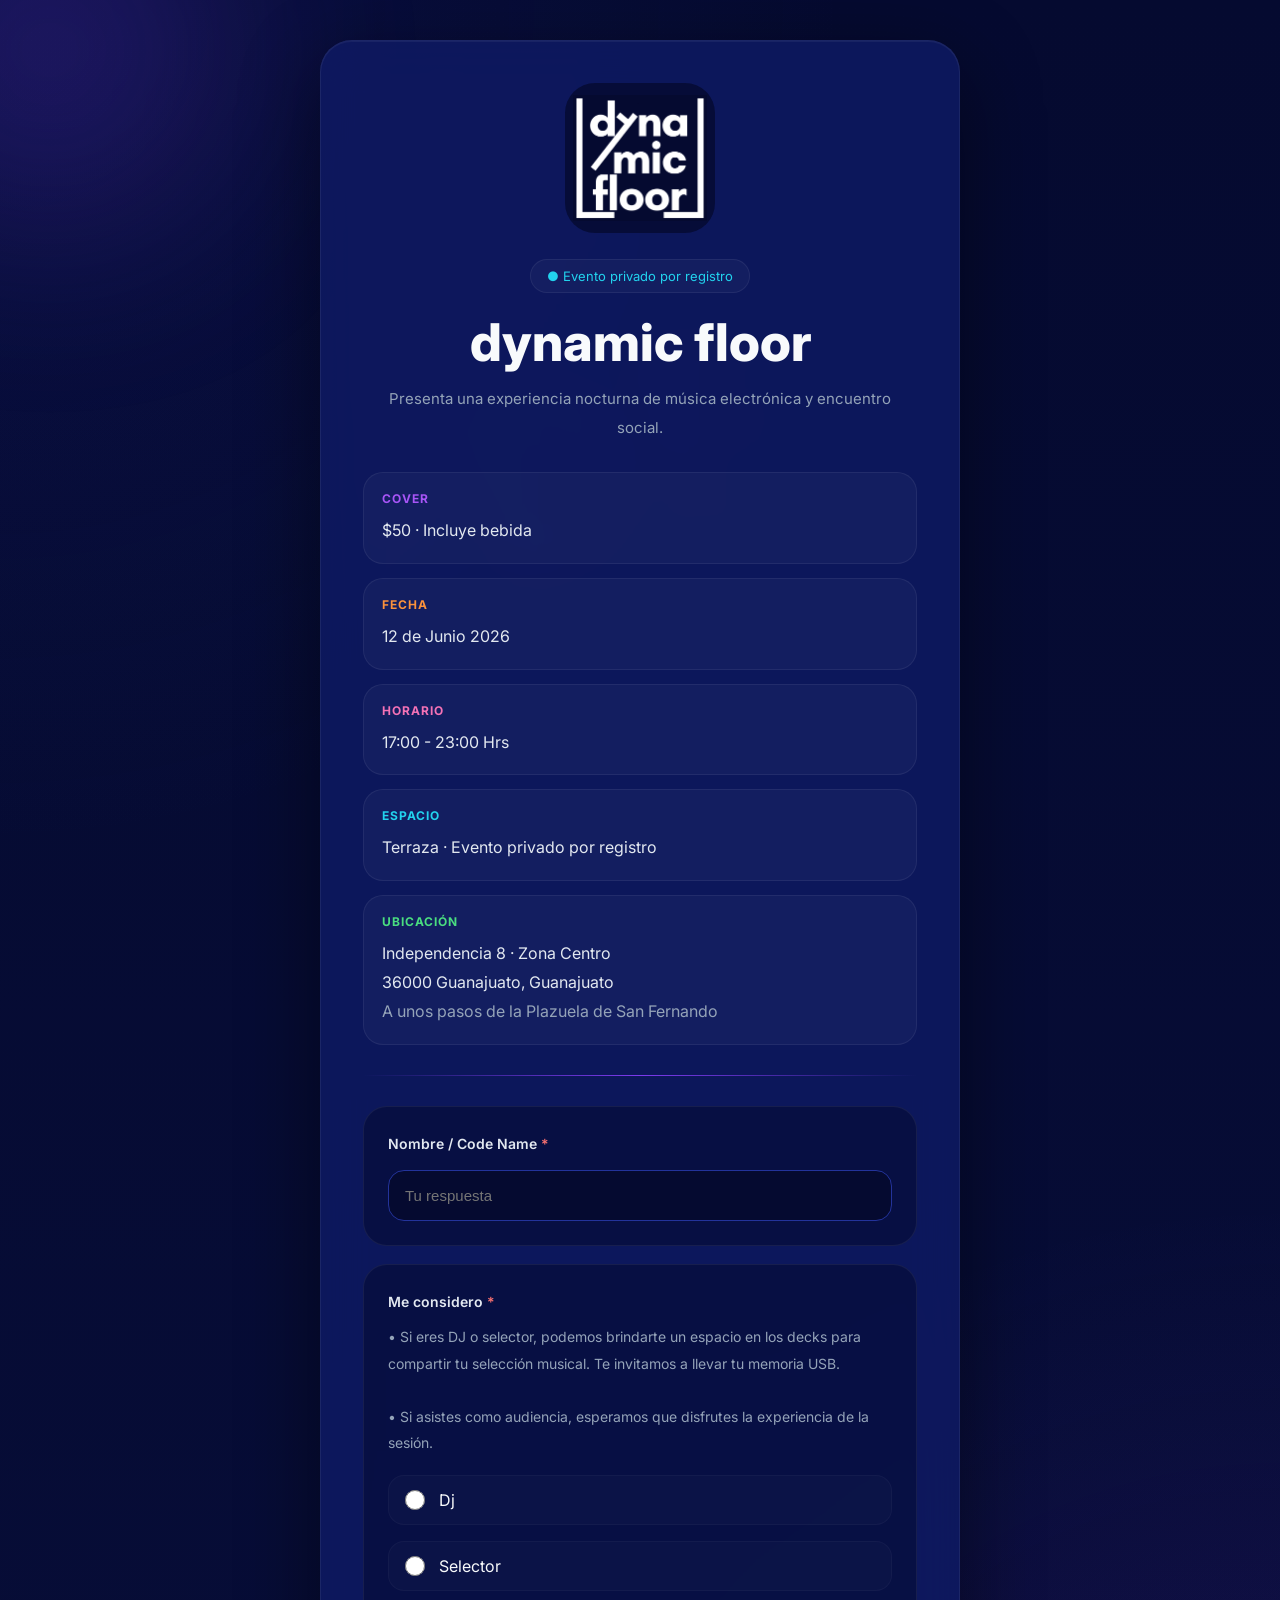
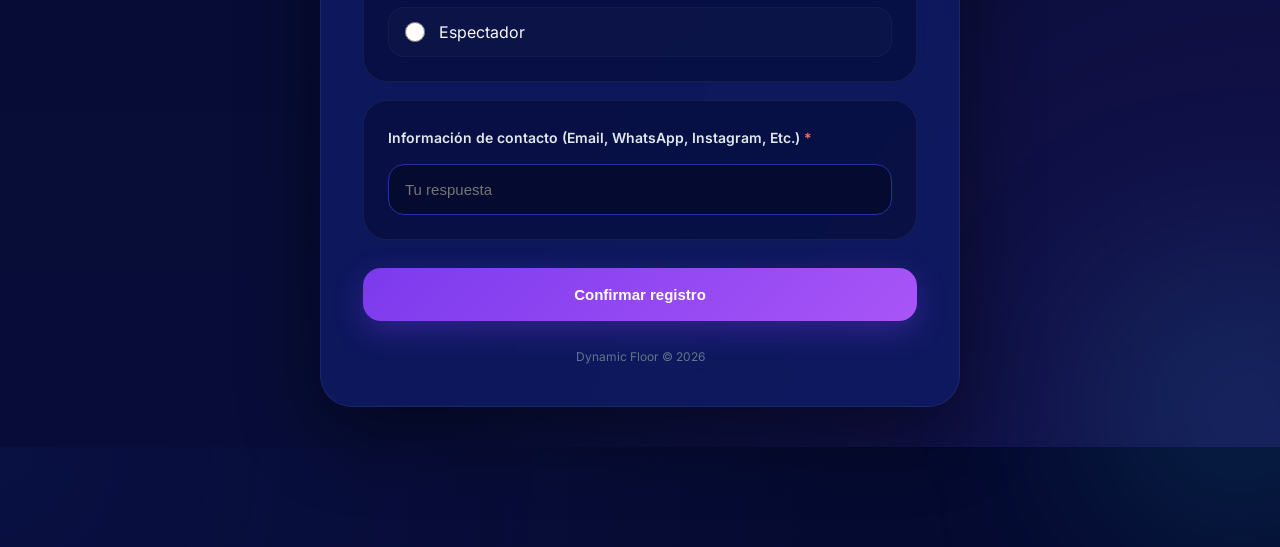
==== index.html @ f5d96527 "Add files via upload" ====
<!DOCTYPE html>
<html lang="es">
<head>
<meta charset="UTF-8" />
<meta name="viewport" content="width=device-width, initial-scale=1.0"/>

<title>Dynamic Floor — Registro</title>

<link href="https://fonts.googleapis.com/css2?family=Inter:wght@300;400;500;600;700;800&display=swap" rel="stylesheet">

<link rel="stylesheet" href="style.css">
</head>

<body>

<div class="bg-logo">
    <span>DF</span>
</div>

<div class="light one"></div>
<div class="light two"></div>

<div class="container">

    <div class="panel">

        <!-- REGISTRO -->

        <div id="registerScreen">

            <!-- LOGO -->

            <div class="logo-wrap">

                <div class="logo-box">

                    <img src="logo.png" alt="Logo">

                </div>

            </div>

            <!-- HEADER -->

            <div class="header">

                <div class="badge">
                    ● Evento privado por registro
                </div>

                <h1>dynamic floor</h1>

                <p>
                    Presenta una experiencia nocturna de música electrónica y encuentro social.
                </p>

            </div>

            <!-- INFO -->

            <div class="info-grid">

                <div class="info-card">

                    <div class="info-title purple">
                        Cover
                    </div>

                    <div class="info-content">
                        $50 · Incluye bebida
                    </div>

                </div>

                 <div class="info-card">

                    <div class="info-title orange">
                        Fecha
                    </div>

                    <div class="info-content">
                        12 de Junio 2026
                    </div>

                </div>

                <div class="info-card">

                    <div class="info-title pink">
                        Horario
                    </div>

                    <div class="info-content">
                       17:00 - 23:00 Hrs
                    </div>

                </div>

                <div class="info-card">

                    <div class="info-title cyan">
                        Espacio
                    </div>

                    <div class="info-content">
                        Terraza · Evento privado por registro
                    </div>

                </div>

                <div class="info-card">

                    <div class="info-title green">
                        Ubicación
                    </div>

                    <div class="info-content">
                        Independencia 8 · Zona Centro<br>
                        36000 Guanajuato, Guanajuato<br>

                        <span style="color:#94A3B8;">
                            A unos pasos de la Plazuela de San Fernando
                        </span>
                    </div>

                </div>

            </div>

            <div class="glow-line"></div>

            <!-- FORM -->

            <form id="customForm">

                <!-- NAME -->

                <div class="form-card">

                    <label class="label">
                        Nombre / Code Name
                        <span class="required">*</span>
                    </label>

                    <input
                        type="text"
                        id="name"
                        placeholder="Tu respuesta"
                        required
                    >

                </div>

                <!-- ROLE -->

                <div class="form-card">

                    <label class="label">

                        Me considero
                        <span class="required">*</span>

                        <div class="description">

                            • Si eres DJ o selector, podemos brindarte un espacio en los decks para compartir tu selección musical. Te invitamos a llevar tu memoria USB.
                            <br><br>

                            • Si asistes como audiencia, esperamos que disfrutes la experiencia de la sesión.

                        </div>

                    </label>

                    <div class="radio-group">

                        <label class="radio-item">
                            <input type="radio" name="role" value="Dj" required>
                            Dj
                        </label>

                        <label class="radio-item">
                            <input type="radio" name="role" value="Selector">
                            Selector
                        </label>

                        <label class="radio-item">
                            <input type="radio" name="role" value="Espectador">
                            Espectador
                        </label>

                    </div>

                </div>

                <!-- CONTACT -->

                <div class="form-card">

                    <label class="label">
                        Información de contacto
                        (Email, WhatsApp, Instagram, Etc.)
                        <span class="required">*</span>
                    </label>

                    <input
                        type="text"
                        id="contact"
                        placeholder="Tu respuesta"
                        required
                    >

                </div>

                <!-- BUTTON -->

                <button type="submit" class="submit-btn">
                    Confirmar registro
                </button>

            </form>

            <div class="footer">
                Dynamic Floor © 2026
            </div>

        </div>

        <!-- SUCCESS -->

        <div class="success-screen" id="successScreen">

            <div class="success-icon">
                ✓
            </div>

            <h2>
                Registro recibido
            </h2>

            <p>
                Hemos recibido tu registro correctamente.
                <br><br>
                Gracias por formar parte de la experiencia Dynamic Floor.
                Muy pronto compartiremos más información contigo.
            </p>

            <button
                class="back-btn"
                onclick="location.reload()"
            >
                Volver
            </button>

        </div>

    </div>

</div>

<script src="scripts.js"></script>

</body>
</html>
---- style.css ----
:root{
    --bg:#050a30;
    --bg-soft:#0b1248;
    --card:#0f1b63d9;
    --line:#23339b;
    --primary:#7C3AED;
    --primary-soft:#A855F7;
    --cyan:#22D3EE;
    --green:#4ADE80;
    --text:#F8FAFC;
    --muted:#94A3B8;
}

*{
    margin:0;
    padding:0;
    box-sizing:border-box;
}

body{
    font-family:'Inter',sans-serif;
    background:
        radial-gradient(circle at top left,#2438b822 0%,transparent 35%),
        radial-gradient(circle at bottom right,#7C3AED22 0%,transparent 35%),
        linear-gradient(180deg,#050a30 0%,#070d38 100%);
    min-height:100vh;
    overflow-x:hidden;
    color:var(--text);
    position:relative;
}

/* BACKGROUND */

.bg-logo{
    position:fixed;
    inset:0;
    display:flex;
    align-items:center;
    justify-content:center;
    pointer-events:none;
    z-index:0;
}

.bg-logo span{
    font-size:18vw;
    font-weight:800;
    letter-spacing:16px;
    color:#ffffff04;
    transform:rotate(-18deg);
    user-select:none;
}

/* LIGHTS */

.light{
    position:absolute;
    border-radius:50%;
    filter:blur(100px);
}

.light.one{
    width:340px;
    height:340px;
    background:#7C3AED33;
    top:-120px;
    left:-120px;
}

.light.two{
    width:280px;
    height:280px;
    background:#22D3EE22;
    bottom:-100px;
    right:-100px;
}

/* MAIN */

.container{
    position:relative;
    z-index:2;
    width:100%;
    min-height:100vh;
    display:flex;
    align-items:center;
    justify-content:center;
    padding:40px 20px;
}

.panel{
    width:100%;
    max-width:640px;
    background:var(--card);
    border:1px solid #ffffff10;
    border-radius:32px;
    padding:42px;
    backdrop-filter:blur(24px);
    box-shadow:
        0 25px 80px rgba(0,0,0,.45),
        inset 0 1px 0 rgba(255,255,255,.05);
}

/* LOGO */

.logo-wrap{
    display:flex;
    justify-content:center;
    margin-bottom:26px;
}

.logo-box{
    width:150px;
    height:150px;
    border-radius:30px;
    /*border:1px dashed #ffffff30;*/
    background:#050a30cc;
    display:flex;
    align-items:center;
    justify-content:center;
    overflow:hidden;
    position:relative;
}

.logo-box img{
    width:100%;
    height:100%;
    object-fit:contain;
    padding:8px;
}

.logo-placeholder{
    color:#94A3B8;
    text-align:center;
    font-size:13px;
    line-height:1.7;
    padding:20px;
}

/* HEADER */

.badge{
    display:inline-flex;
    align-items:center;
    gap:8px;
    padding:8px 16px;
    border-radius:999px;
    background:#ffffff08;
    border:1px solid #ffffff10;
    color:var(--cyan);
    font-size:13px;
    margin-bottom:24px;
}

.header{
    text-align:center;
}

.header h1{
    font-size:52px;
    line-height:1;
    margin-bottom:16px;
    font-weight:800;
}

.header p{
    color:var(--muted);
    line-height:1.9;
    max-width:520px;
    margin:auto;
    font-size:15px;
}

/* INFO CARDS */

.info-grid{
    display:grid;
    gap:14px;
    margin-top:30px;
    margin-bottom:30px;
}

.info-card{
    background:#ffffff08;
    border:1px solid #ffffff10;
    border-radius:20px;
    padding:18px;
    transition:.25s ease;
}

.info-card:hover{
    transform:translateY(-2px);
    border-color:#ffffff20;
}

.info-title{
    font-size:12px;
    text-transform:uppercase;
    letter-spacing:1px;
    margin-bottom:10px;
    font-weight:700;
}

.purple{
    color:var(--primary-soft);
}

.cyan{
    color:var(--cyan);
}

.green{
    color:var(--green);
}

.orange{
    color:#FB923C;
}

.pink{
    color:#F472B6;
}

.info-content{
    line-height:1.8;
    color:#E2E8F0;
}

/* DIVIDER */

.glow-line{
    height:1px;
    width:100%;
    background:linear-gradient(
        90deg,
        transparent,
        #7C3AED,
        transparent
    );
    margin:30px 0;
}

/* FORM */

.form-card{
    background:#050a3088;
    border:1px solid #ffffff10;
    border-radius:24px;
    padding:24px;
    margin-bottom:18px;
}

.label{
    display:block;
    margin-bottom:14px;
    font-size:14px;
    font-weight:600;
    color:#E2E8F0;
    line-height:1.8;
}

.required{
    color:#f87171;
}

.description{
    margin-top:10px;
    color:#94A3B8;
    font-weight:400;
    line-height:1.9;
    font-size:14px;
}

input[type="text"]{
    width:100%;
    background:#050a30;
    border:1px solid var(--line);
    border-radius:16px;
    padding:16px;
    color:white;
    outline:none;
    transition:.25s ease;
    font-size:15px;
}

input[type="text"]:focus{
    border-color:var(--primary-soft);
    box-shadow:0 0 0 4px #7C3AED22;
}

/* RADIO */

.radio-group{
    display:flex;
    flex-direction:column;
    gap:16px;
    margin-top:18px;
}

.radio-item{
    display:flex;
    align-items:center;
    gap:14px;
    padding:14px 16px;
    border-radius:16px;
    background:#ffffff05;
    border:1px solid #ffffff08;
    cursor:pointer;
    transition:.25s ease;
}

.radio-item:hover{
    background:#ffffff08;
    transform:translateX(2px);
}

.radio-item input{
    width:20px;
    height:20px;
    accent-color:#7C3AED;
}

/* BUTTON */

.submit-btn,
.back-btn{
    width:100%;
    border:none;
    border-radius:18px;
    padding:18px;
    font-size:15px;
    font-weight:700;
    cursor:pointer;
    transition:.3s ease;
    background:linear-gradient(
        135deg,
        var(--primary),
        var(--primary-soft)
    );
    color:white;
    margin-top:10px;
    box-shadow:0 10px 30px #7C3AED55;
}

.submit-btn:hover,
.back-btn:hover{
    transform:translateY(-2px);
    box-shadow:0 16px 40px #7C3AED66;
}

/* FOOTER */

.footer{
    margin-top:28px;
    text-align:center;
    font-size:12px;
    color:#64748B;
}

/* SUCCESS SCREEN */

.success-screen{
    display:none;
    text-align:center;
}

.success-icon{
    width:110px;
    height:110px;
    margin:0 auto 26px;
    border-radius:999px;
    display:flex;
    align-items:center;
    justify-content:center;
    background:
        linear-gradient(
            135deg,
            #7C3AED,
            #22D3EE
        );
    font-size:44px;
    font-weight:800;
    box-shadow:0 20px 60px #7C3AED55;
}

.success-screen h2{
    font-size:42px;
    margin-bottom:18px;
    font-weight:800;
}

.success-screen p{
    color:#CBD5E1;
    line-height:1.9;
    font-size:15px;
    max-width:480px;
    margin:auto;
}

/* MOBILE */

@media(max-width:640px){

    .panel{
        padding:28px;
    }

    .header h1{
        font-size:38px;
    }

    .success-screen h2{
        font-size:32px;
    }

    .bg-logo span{
        font-size:34vw;
    }

    .logo-box{
        width:150px;
        height:150px;
    }

}
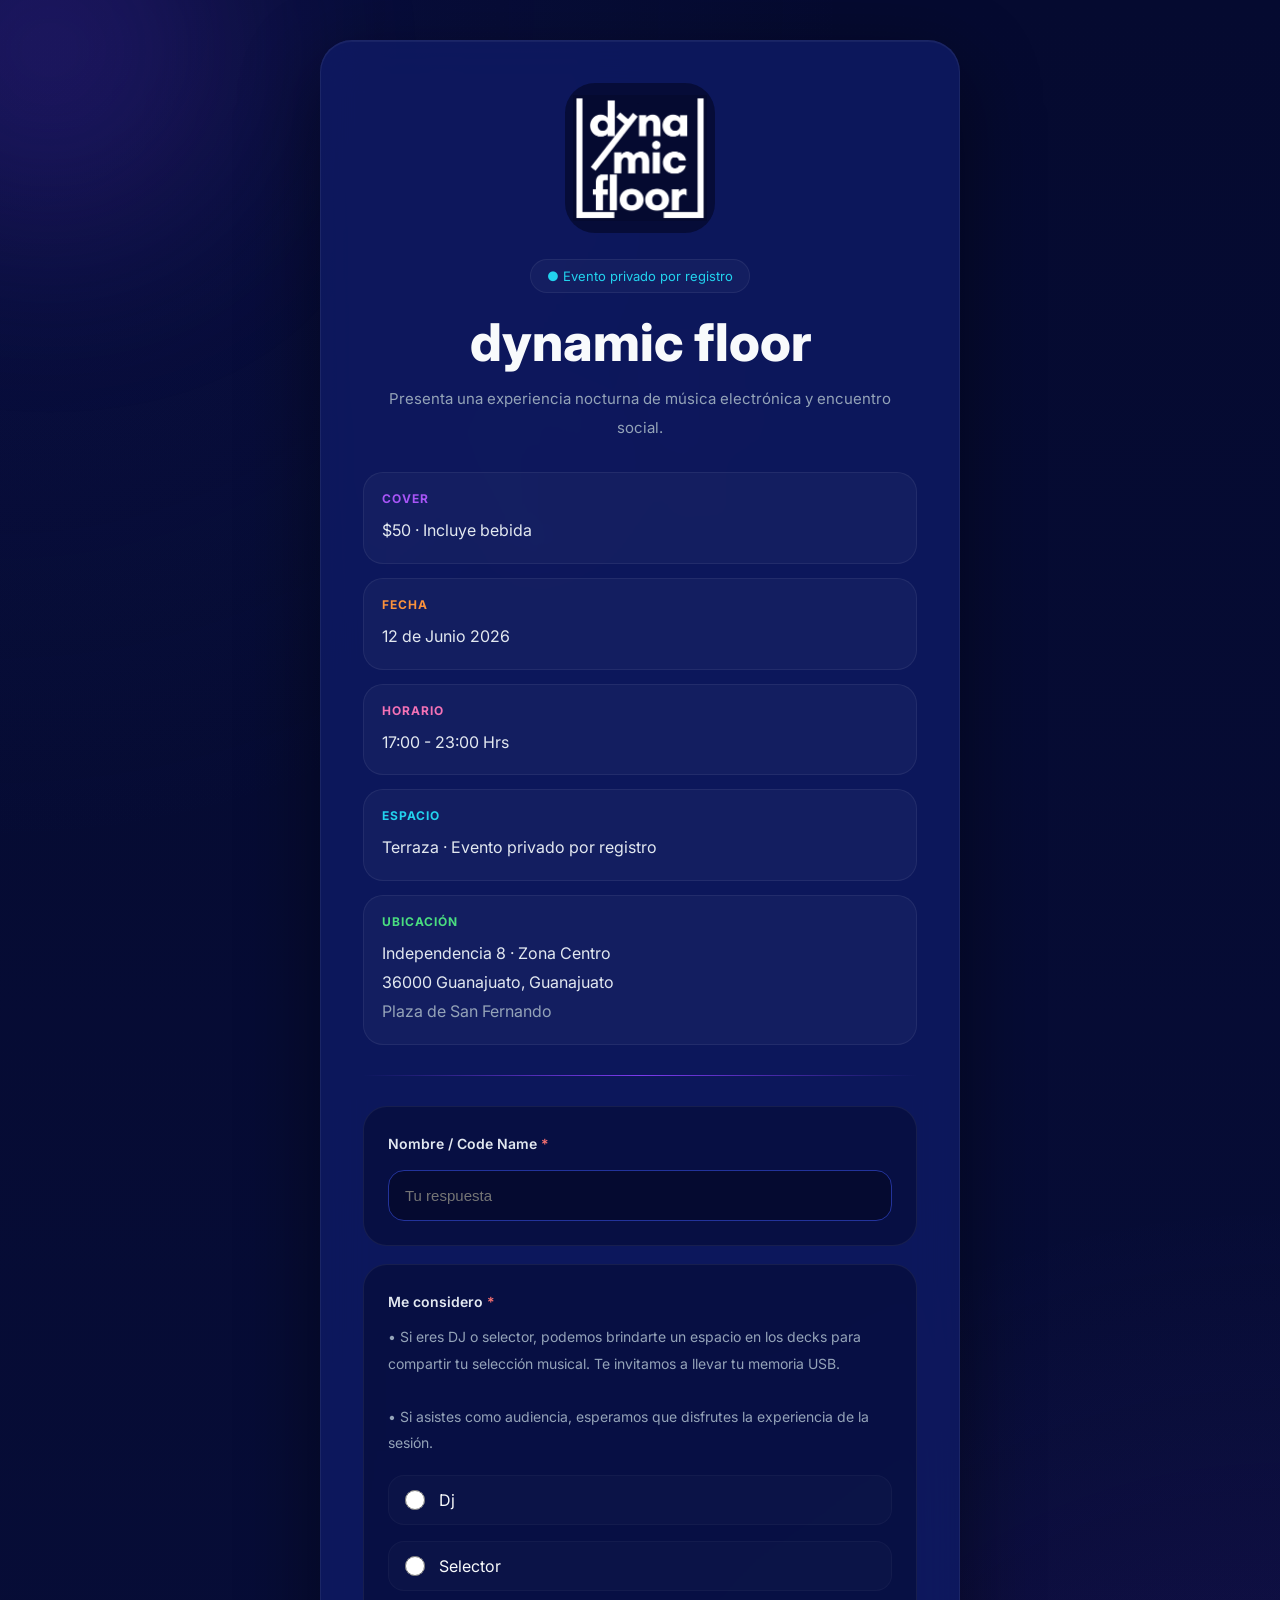
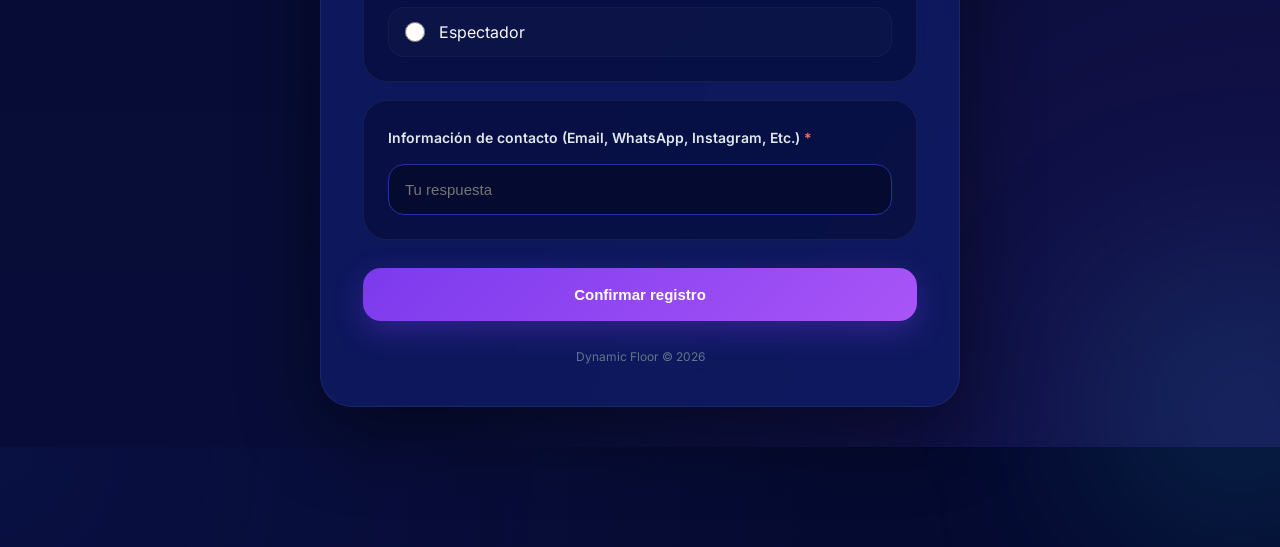
==== commit 6a3c2ecf: "Add files via upload" ====
--- a/index.html
+++ b/index.html
@@ -119,7 +119,7 @@
                         36000 Guanajuato, Guanajuato<br>
 
                         <span style="color:#94A3B8;">
-                            A unos pasos de la Plazuela de San Fernando
+                            Plaza de San Fernando
                         </span>
                     </div>
 
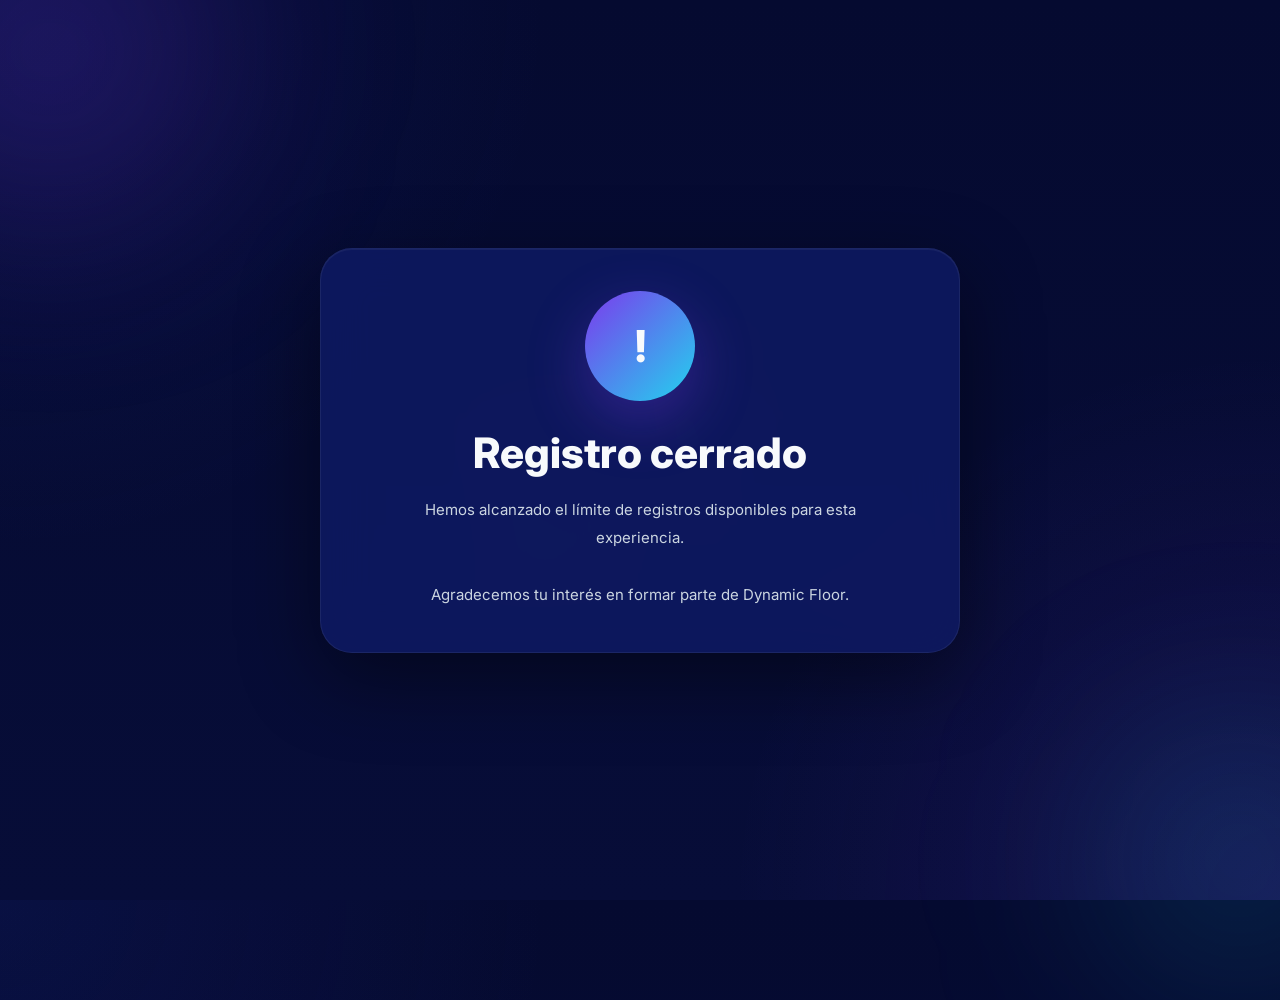
==== commit b9335ec2: "Add files via upload" ====
--- a/index.html
+++ b/index.html
@@ -24,7 +24,7 @@
 
     <div class="panel">
 
-        <!-- REGISTRO -->
+        <!-- REGISTER SCREEN -->
 
         <div id="registerScreen">
 
@@ -72,7 +72,7 @@
 
                 </div>
 
-                 <div class="info-card">
+                <div class="info-card">
 
                     <div class="info-title orange">
                         Fecha
@@ -91,7 +91,7 @@
                     </div>
 
                     <div class="info-content">
-                       17:00 - 23:00 Hrs
+                        17:00 - 23:00 Hrs
                     </div>
 
                 </div>
@@ -225,9 +225,13 @@
 
         </div>
 
-        <!-- SUCCESS -->
-
-        <div class="success-screen" id="successScreen">
+        <!-- SUCCESS SCREEN -->
+
+        <div
+            class="success-screen"
+            id="successScreen"
+            style="display:none;"
+        >
 
             <div class="success-icon">
                 ✓
@@ -253,6 +257,31 @@
 
         </div>
 
+        <!-- LIMIT SCREEN -->
+
+        <div
+            class="success-screen"
+            id="limitScreen"
+            style="display:none;"
+        >
+
+            <div class="success-icon">
+                !
+            </div>
+
+            <h2>
+                Registro cerrado
+            </h2>
+
+            <p>
+                Hemos alcanzado el límite de registros disponibles para esta experiencia.
+                <br><br>
+                Agradecemos tu interés en formar parte de Dynamic Floor.
+            </p>
+
+            
+        </div>
+
     </div>
 
 </div>
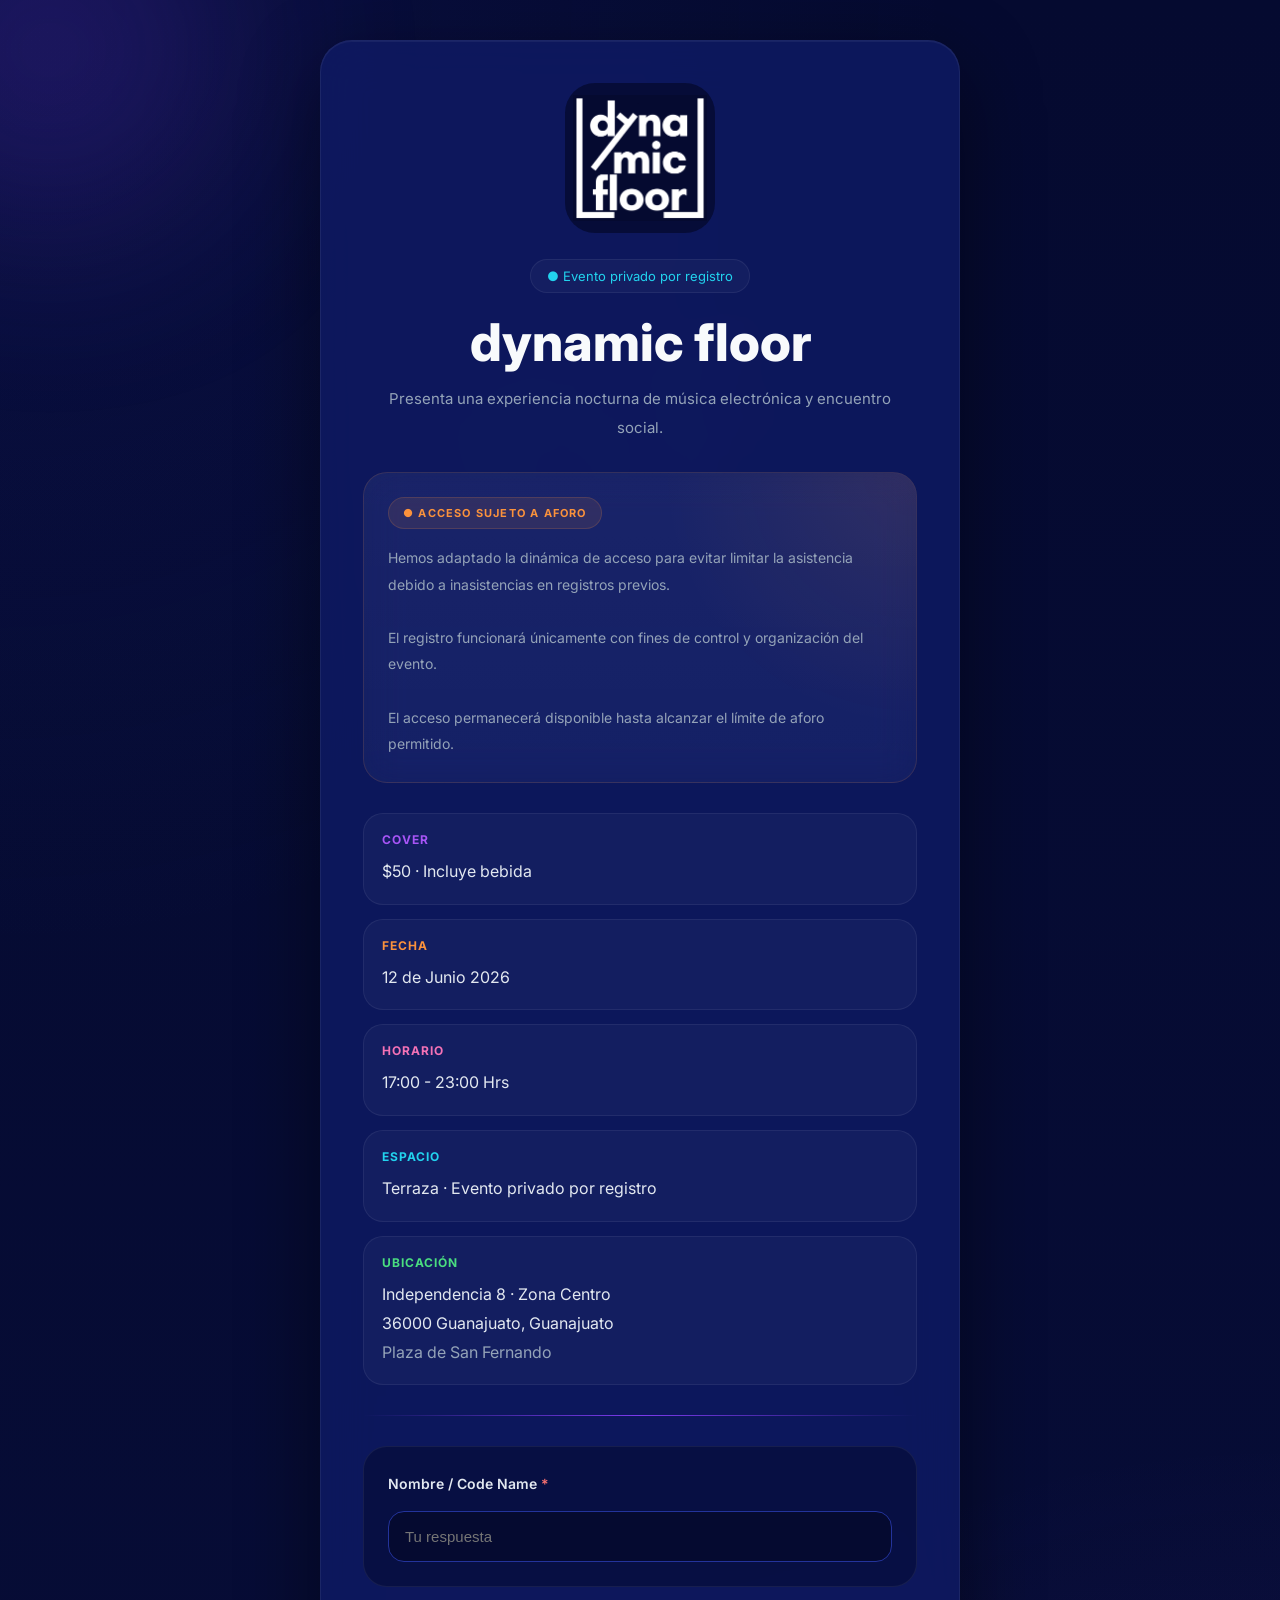
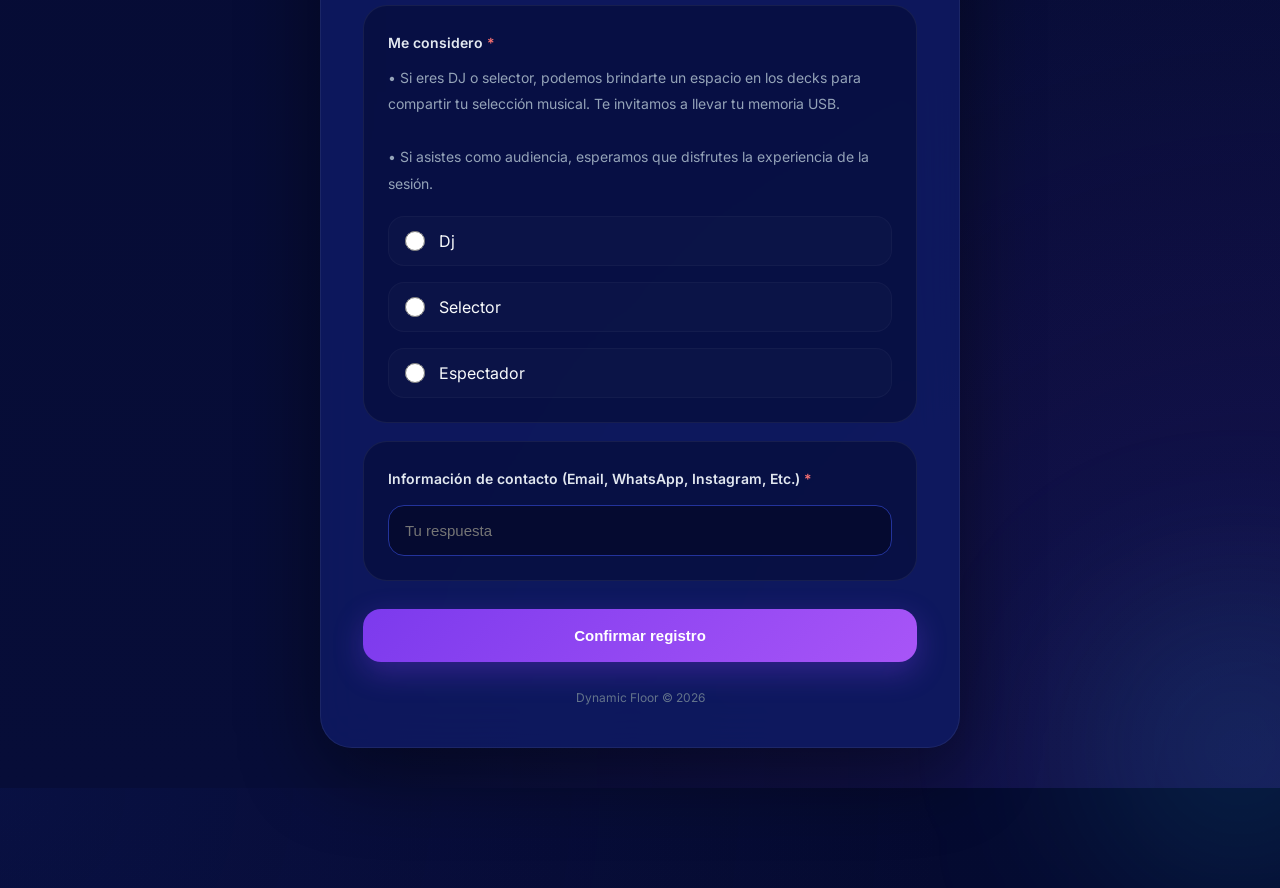
==== commit efac0db4: "Add files via upload" ====
--- a/index.html
+++ b/index.html
@@ -6,9 +6,18 @@
 
 <title>Dynamic Floor — Registro</title>
 
+<!-- ANTI CACHE -->
+
+<meta http-equiv="Cache-Control" content="no-cache, no-store, must-revalidate">
+<meta http-equiv="Pragma" content="no-cache">
+<meta http-equiv="Expires" content="0">
+
 <link href="https://fonts.googleapis.com/css2?family=Inter:wght@300;400;500;600;700;800&display=swap" rel="stylesheet">
 
-<link rel="stylesheet" href="style.css">
+<!-- VERSIONADO CSS -->
+
+<link rel="stylesheet" href="style.css?v=1.0.2">
+
 </head>
 
 <body>
@@ -53,6 +62,22 @@
                 <p>
                     Presenta una experiencia nocturna de música electrónica y encuentro social.
                 </p>
+
+            </div>
+
+            <div class="notice-card">
+
+                <div class="notice-tag">
+                    ● Acceso sujeto a aforo
+                </div>
+
+                <div class="notice-text">
+                    Hemos adaptado la dinámica de acceso para evitar limitar la asistencia debido a inasistencias en registros previos.
+                    <br><br>
+                    El registro funcionará únicamente con fines de control y organización del evento.
+                    <br><br>
+                    El acceso permanecerá disponible hasta alcanzar el límite de aforo permitido.
+                </div>
 
             </div>
 
@@ -279,14 +304,15 @@
                 Agradecemos tu interés en formar parte de Dynamic Floor.
             </p>
 
-            
         </div>
 
     </div>
 
 </div>
 
-<script src="scripts.js"></script>
+<!-- VERSIONADO JS -->
+
+<script src="scripts.js?v=1.0.2"></script>
 
 </body>
 </html>
--- a/style.css
+++ b/style.css
@@ -396,6 +396,72 @@
     margin:auto;
 }
 
+/* NOTICE */
+
+.notice-card{
+
+    position:relative;
+    margin:30px 0;
+    padding:24px;
+    border-radius:24px;
+    background:
+        linear-gradient(
+            180deg,
+            rgba(255,255,255,.05),
+            rgba(255,255,255,.03)
+        );
+    border:1px solid rgba(251,146,60,.14);
+    overflow:hidden;
+    backdrop-filter:blur(18px);
+
+}
+
+.notice-card::before{
+
+    content:"";
+    position:absolute;
+    inset:0;
+    background:
+        radial-gradient(
+            circle at top right,
+            rgba(251,146,60,.10),
+            transparent 40%
+        );
+    pointer-events:none;
+
+}
+
+.notice-tag{
+
+    position:relative;
+    z-index:2;
+    display:inline-flex;
+    align-items:center;
+    gap:8px;
+    padding:8px 14px;
+    margin-bottom:16px;
+    border-radius:999px;
+    background:rgba(251,146,60,.10);
+    border:1px solid rgba(251,146,60,.16);
+    color:#FB923C;
+    font-size:11px;
+    font-weight:700;
+    letter-spacing:1.2px;
+    text-transform:uppercase;
+
+}
+
+.notice-text{
+
+    position:relative;
+    z-index:2;
+    color:var(--muted);
+    line-height:1.9;
+    font-size:14px;
+    font-weight:400;
+
+}
+
 /* MOBILE */
 
 @media(max-width:640px){
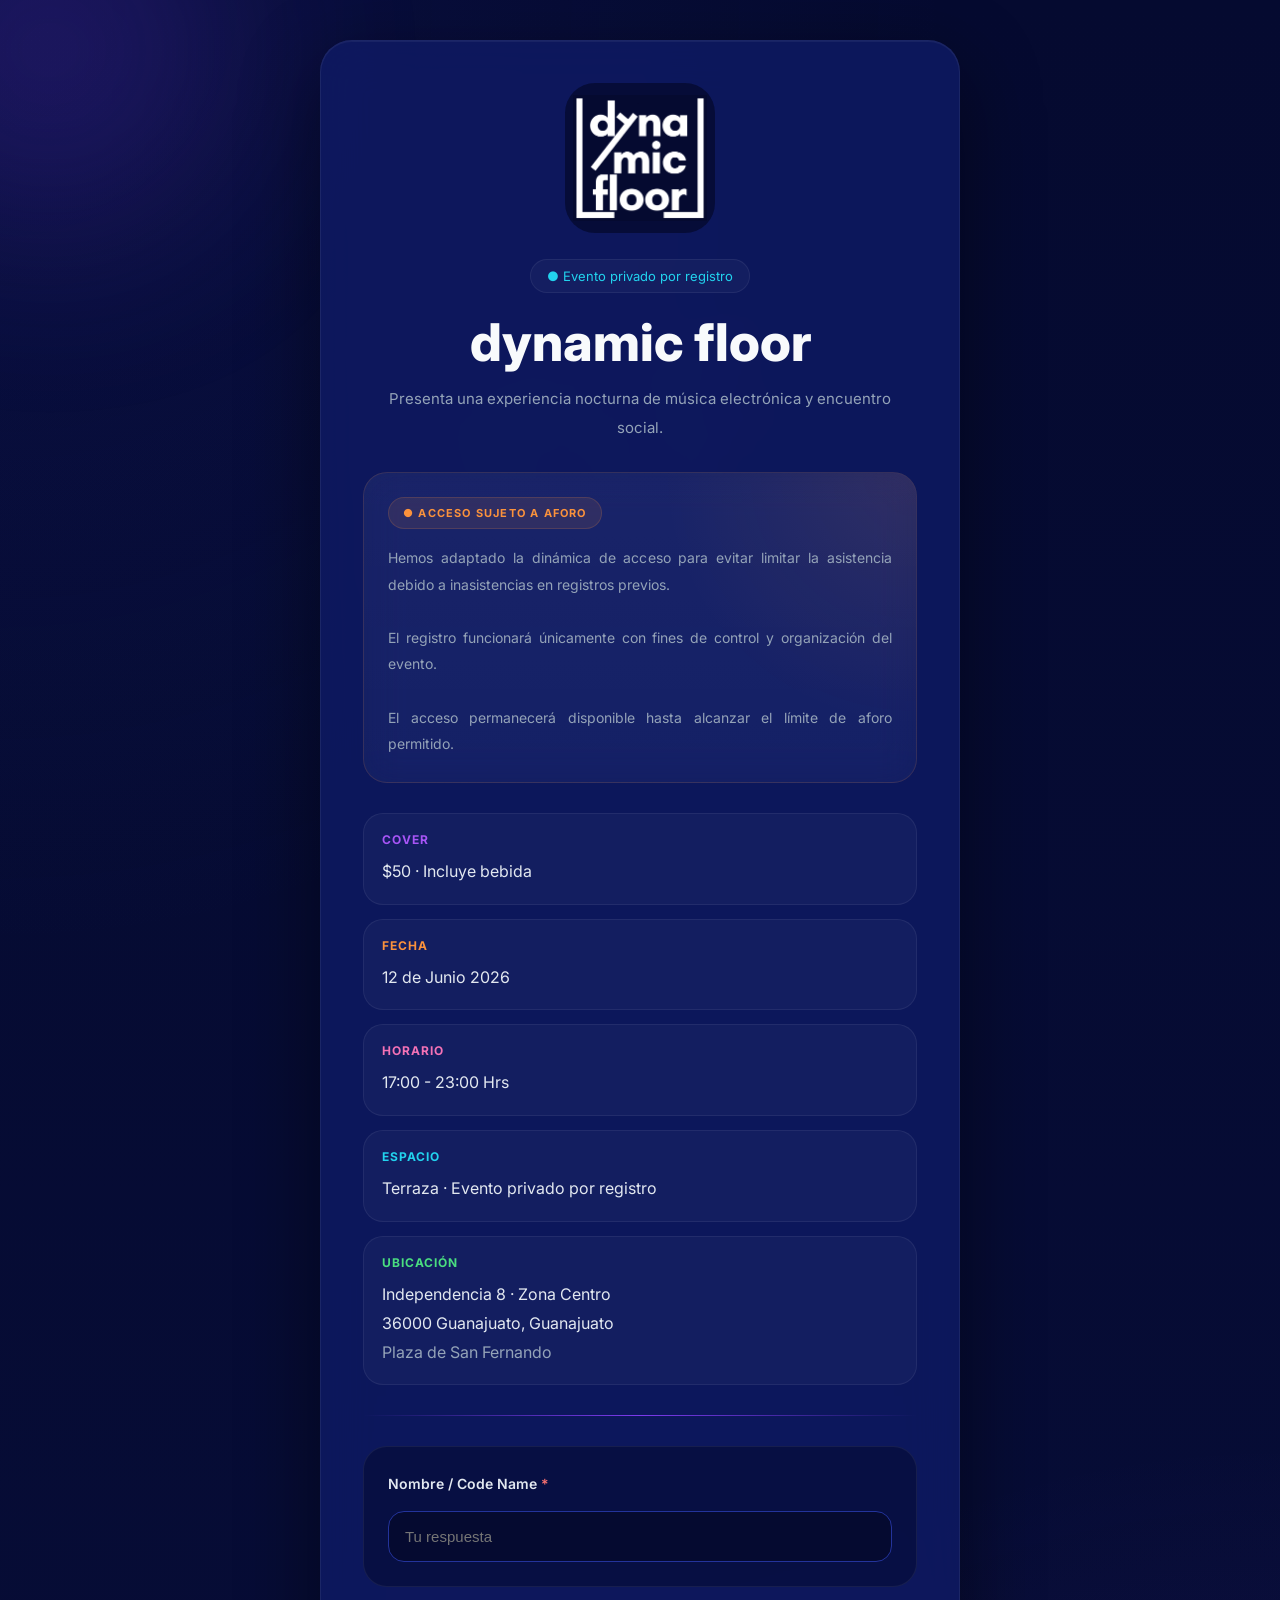
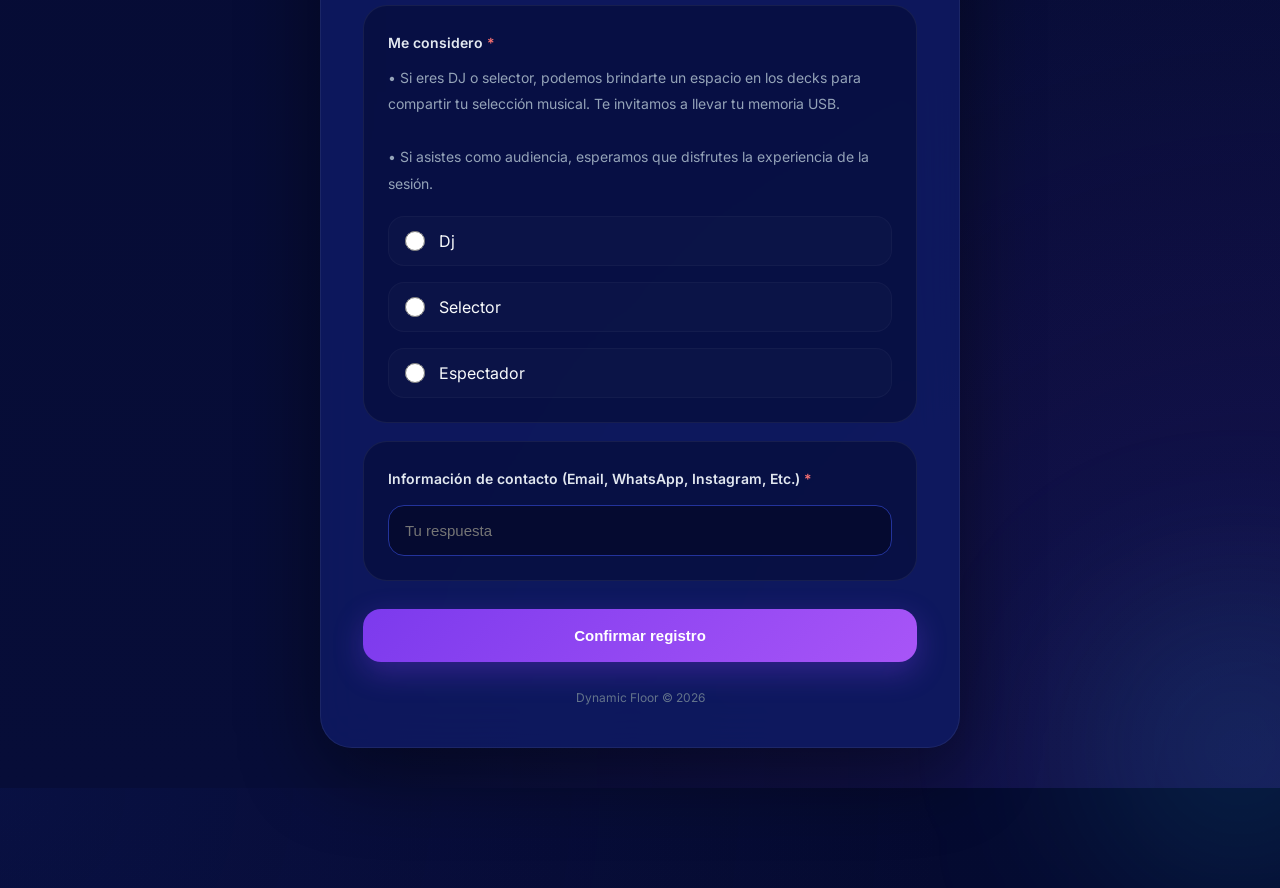
==== commit eb05199e: "Add files via upload" ====
--- a/index.html
+++ b/index.html
@@ -273,12 +273,12 @@
                 Muy pronto compartiremos más información contigo.
             </p>
 
-            <button
+            <!-- <button
                 class="back-btn"
                 onclick="location.reload()"
             >
                 Volver
-            </button>
+            </button> -->
 
         </div>
 
--- a/style.css
+++ b/style.css
@@ -431,6 +431,7 @@
 
 }
 
+
 .notice-tag{
 
     position:relative;
@@ -452,14 +453,14 @@
 }
 
 .notice-text{
-
-    position:relative;
-    z-index:2;
-    color:var(--muted);
-    line-height:1.9;
-    font-size:14px;
-    font-weight:400;
-
+    position: relative;
+    z-index: 2;
+    color: var(--muted);
+    line-height: 1.9;
+    font-size: 14px;
+    font-weight: 400;
+    text-align: justify;
+    text-justify: inter-word;
 }
 
 /* MOBILE */
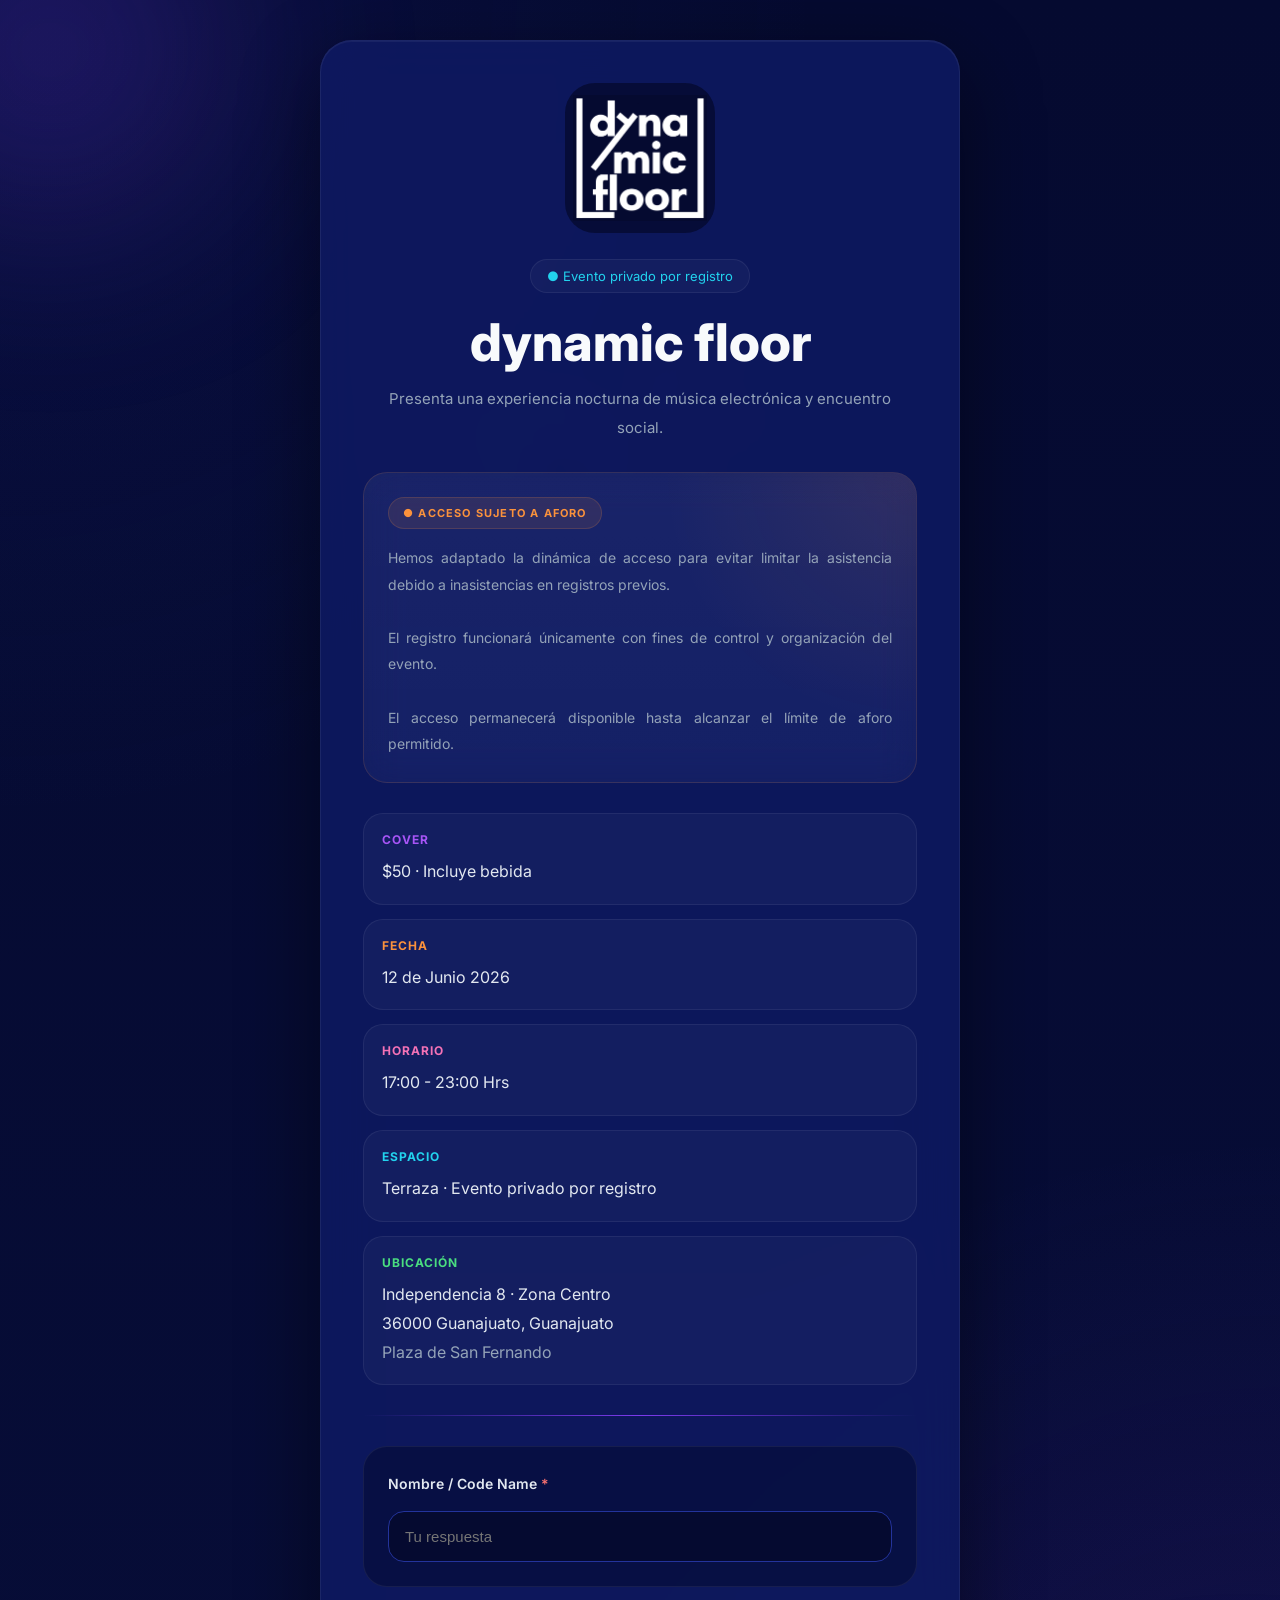
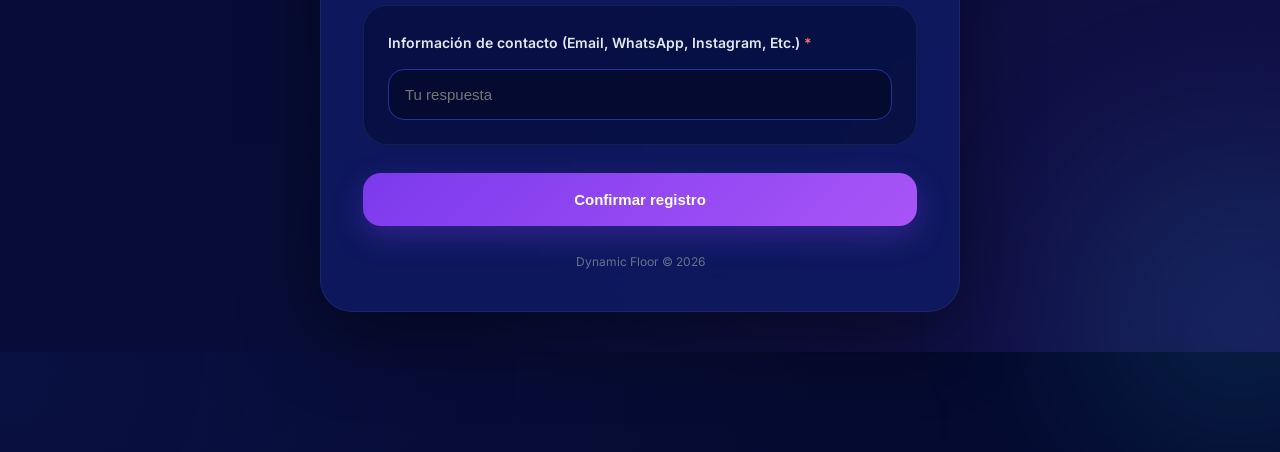
==== commit 72ba0198: "Add files via upload" ====
--- a/index.html
+++ b/index.html
@@ -16,7 +16,7 @@
 
 <!-- VERSIONADO CSS -->
 
-<link rel="stylesheet" href="style.css?v=1.0.2">
+<link rel="stylesheet" href="style.css?v=1.0.4">
 
 </head>
 
@@ -178,7 +178,7 @@
 
                 <!-- ROLE -->
 
-                <div class="form-card">
+                <div class="form-card" id="roleRadioGroup">
 
                     <label class="label">
 
@@ -312,7 +312,7 @@
 
 <!-- VERSIONADO JS -->
 
-<script src="scripts.js?v=1.0.2"></script>
+<script src="scripts.js?v=1.0.4"></script>
 
 </body>
 </html>
